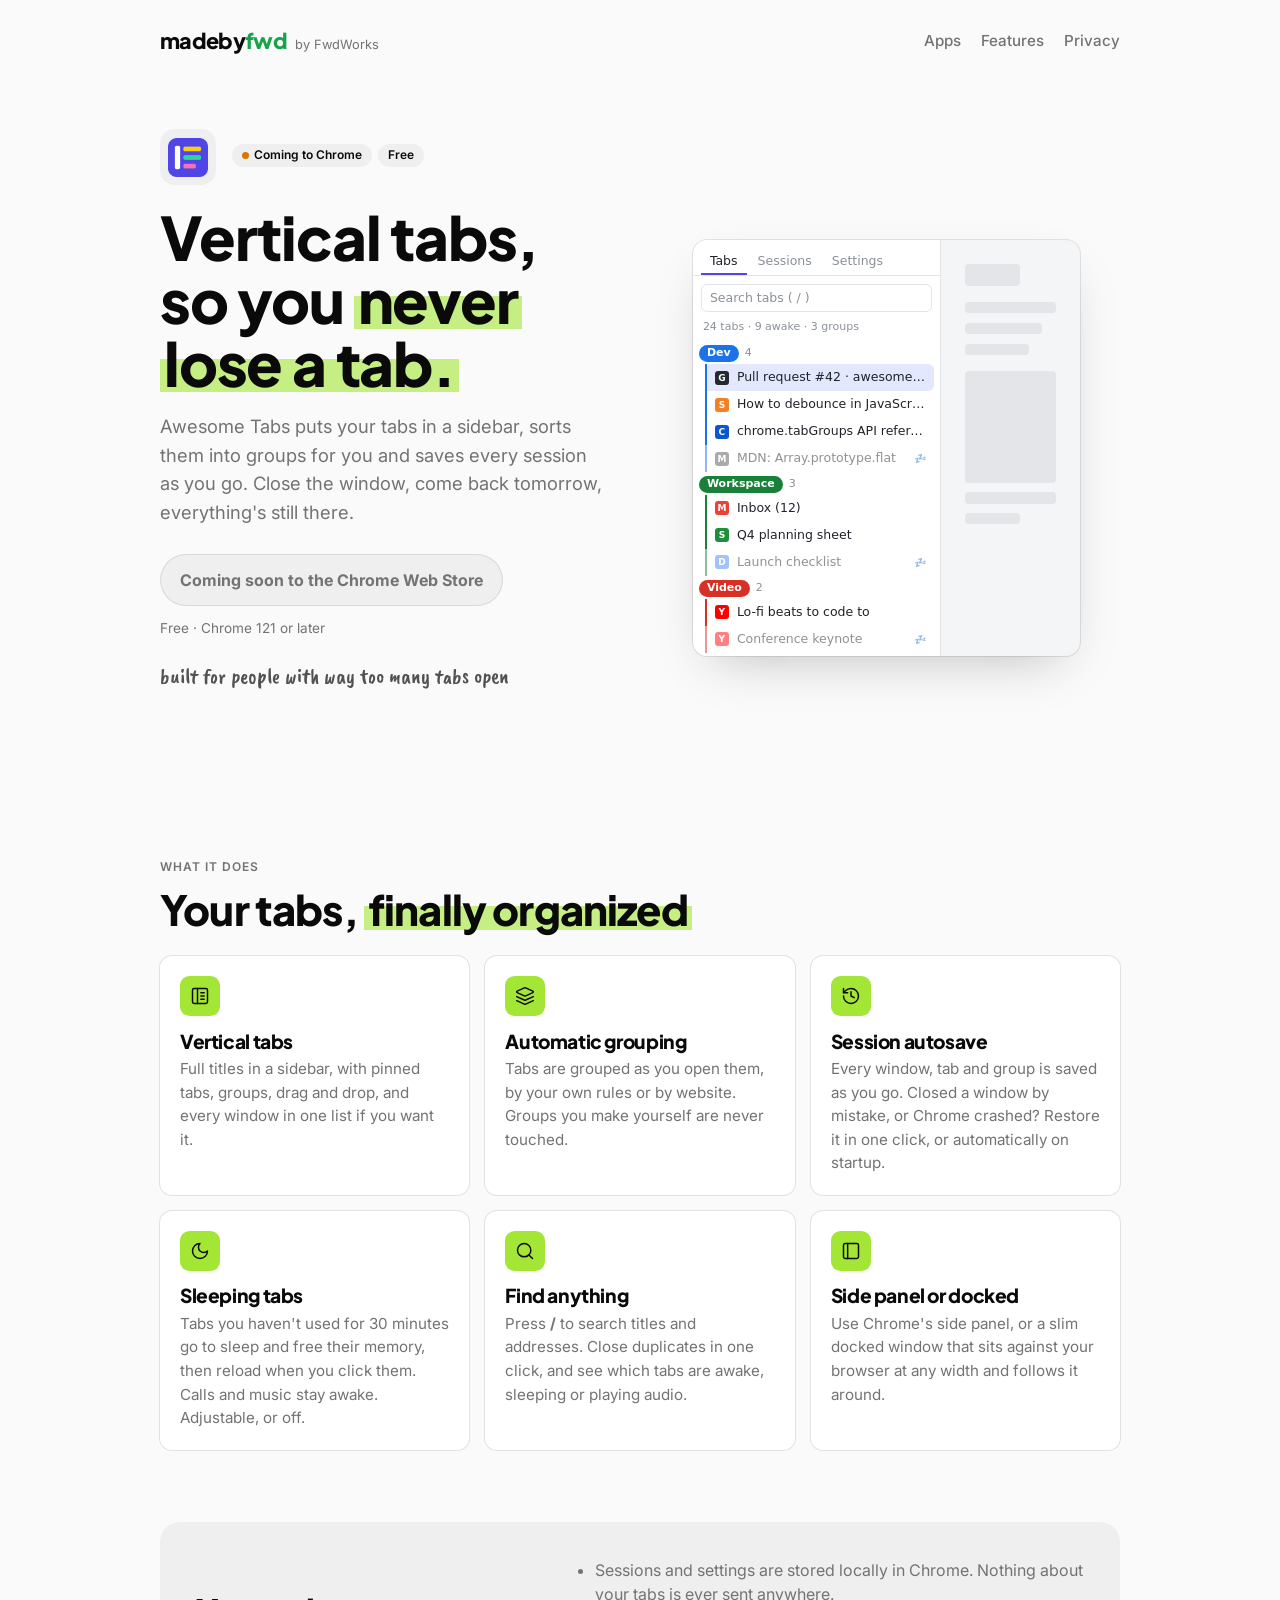
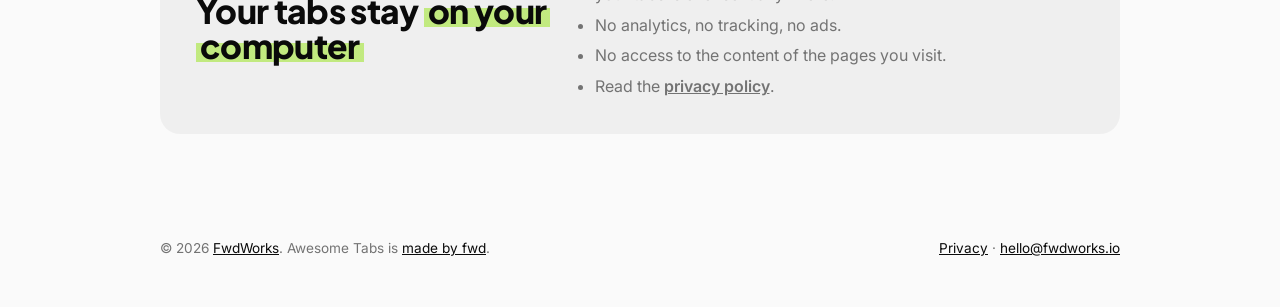
==== awesome-tabs/index.html @ 8b907581 "Add Awesome Tabs product page and privacy policy - /awesome-tabs/: features, sidebar illustration, "" ====
<!doctype html>
<html lang="en">
<head>
  <meta charset="utf-8">
  <meta name="viewport" content="width=device-width, initial-scale=1">
  <title>Awesome Tabs — vertical tabs for Chrome</title>
  <meta name="description" content="Awesome Tabs is a free Chrome extension: a vertical tab sidebar with automatic grouping, session autosave and sleeping tabs. Your tabs never leave your computer.">
  <meta property="og:title" content="Awesome Tabs — vertical tabs for Chrome">
  <meta property="og:description" content="A tab sidebar with automatic grouping and session autosave, so you never lose a tab.">
  <meta property="og:type" content="website">
  <link rel="icon" href="/assets/logos/awesome-tabs.png" type="image/png">

  <link rel="preconnect" href="https://fonts.googleapis.com">
  <link rel="preconnect" href="https://fonts.gstatic.com" crossorigin>
  <link href="https://fonts.googleapis.com/css2?family=Caveat+Brush&family=Inter:wght@400;500;600;700&family=Plus+Jakarta+Sans:wght@700;800&display=swap" rel="stylesheet">
  <link rel="stylesheet" href="/styles.css">
  <link rel="stylesheet" href="/awesome-tabs/page.css">
</head>
<body>

<!-- Icons (Lucide, MIT) -->
<svg width="0" height="0" style="position:absolute" aria-hidden="true">
  <defs>
    <symbol id="i-arrow" viewBox="0 0 24 24" fill="none" stroke="currentColor" stroke-width="2" stroke-linecap="round" stroke-linejoin="round"><path d="M5 12h14"/><path d="m12 5 7 7-7 7"/></symbol>
    <symbol id="i-panel" viewBox="0 0 24 24" fill="none" stroke="currentColor" stroke-width="1.75" stroke-linecap="round" stroke-linejoin="round"><rect width="18" height="18" x="3" y="3" rx="2"/><path d="M9 3v18"/><path d="M13 8h4"/><path d="M13 12h4"/><path d="M13 16h4"/></symbol>
    <symbol id="i-layers" viewBox="0 0 24 24" fill="none" stroke="currentColor" stroke-width="1.75" stroke-linecap="round" stroke-linejoin="round"><path d="m12.83 2.18a2 2 0 0 0-1.66 0L2.6 6.08a1 1 0 0 0 0 1.83l8.58 3.91a2 2 0 0 0 1.66 0l8.58-3.9a1 1 0 0 0 0-1.83Z"/><path d="m22 17.65-9.17 4.16a2 2 0 0 1-1.66 0L2 17.65"/><path d="m22 12.65-9.17 4.16a2 2 0 0 1-1.66 0L2 12.65"/></symbol>
    <symbol id="i-history" viewBox="0 0 24 24" fill="none" stroke="currentColor" stroke-width="1.75" stroke-linecap="round" stroke-linejoin="round"><path d="M3 12a9 9 0 1 0 9-9 9.75 9.75 0 0 0-6.74 2.74L3 8"/><path d="M3 3v5h5"/><path d="M12 7v5l4 2"/></symbol>
    <symbol id="i-moon" viewBox="0 0 24 24" fill="none" stroke="currentColor" stroke-width="1.75" stroke-linecap="round" stroke-linejoin="round"><path d="M12 3a6 6 0 0 0 9 9 9 9 0 1 1-9-9Z"/></symbol>
    <symbol id="i-search" viewBox="0 0 24 24" fill="none" stroke="currentColor" stroke-width="1.75" stroke-linecap="round" stroke-linejoin="round"><circle cx="11" cy="11" r="8"/><path d="m21 21-4.3-4.3"/></symbol>
    <symbol id="i-dock" viewBox="0 0 24 24" fill="none" stroke="currentColor" stroke-width="1.75" stroke-linecap="round" stroke-linejoin="round"><rect width="18" height="18" x="3" y="3" rx="2"/><path d="M8 3v18"/></symbol>
  </defs>
</svg>

<div class="wrap">

  <header class="site-header">
    <a class="wordmark" href="/">
      <b>madeby<span>fwd</span></b>
      <small>by FwdWorks</small>
    </a>
    <nav>
      <a href="/#apps">Apps</a>
      <a href="#features">Features</a>
      <a href="/awesome-tabs/privacy/">Privacy</a>
    </nav>
  </header>

  <div class="at-hero">
    <section>
      <div class="app-top">
        <div class="app-logo pad"><img src="/assets/logos/awesome-tabs.png" alt="" width="40" height="40"></div>
        <div class="app-pills">
          <span class="pill beta"><span class="dot"></span>Coming to Chrome</span>
          <span class="pill">Free</span>
        </div>
      </div>
      <h1 class="display">Vertical tabs, so you <span class="marker">never lose a tab.</span></h1>
      <p class="lede">
        Awesome Tabs puts your tabs in a sidebar, sorts them into groups for you and saves every
        session as you go. Close the window, come back tomorrow, everything's still there.
      </p>
      <div class="cta">
        <!--
          Once the extension is published, replace the <span> below with:
          <a class="btn" href="https://chromewebstore.google.com/detail/REPLACE_WITH_ID">Add to Chrome <svg class="icon"><use href="#i-arrow"/></svg></a>
          and change the "Coming to Chrome" pill (here and on the home page) to: <span class="pill live"><span class="dot"></span>Live</span>
        -->
        <span class="btn soon" aria-disabled="true">Coming soon to the Chrome Web Store</span>
        <span class="fine">Free · Chrome 121 or later</span>
      </div>
      <p class="hand">built for people with way too many tabs open</p>
    </section>

    <!-- Illustration of the sidebar. TODO: swap for real screenshots (1280×800 also works for the store listing). -->
    <figure class="mock" role="img" aria-label="Illustration: the Awesome Tabs sidebar listing grouped tabs next to a web page">
      <div class="mock-side">
        <div class="mock-nav"><span class="on">Tabs</span><span>Sessions</span><span>Settings</span></div>
        <div class="mock-search">Search tabs ( / )</div>
        <div class="mock-stats">24 tabs · 9 awake · 3 groups</div>
        <div class="mock-list">
          <div class="m-group" style="--gc:#1a73e8"><span class="m-pill">Dev</span><span class="m-count">4</span></div>
          <div class="m-tab on m-in" style="--gc:#1a73e8"><span class="fav" style="--fc:#24292f">G</span><span class="t">Pull request #42 · awesome-tabs</span></div>
          <div class="m-tab m-in" style="--gc:#1a73e8"><span class="fav" style="--fc:#f48024">S</span><span class="t">How to debounce in JavaScript</span></div>
          <div class="m-tab m-in" style="--gc:#1a73e8"><span class="fav" style="--fc:#0b57d0">C</span><span class="t">chrome.tabGroups API reference</span></div>
          <div class="m-tab zz m-in" style="--gc:#1a73e8"><span class="fav" style="--fc:#555">M</span><span class="t">MDN: Array.prototype.flat</span><span class="z">💤</span></div>
          <div class="m-group" style="--gc:#188038"><span class="m-pill">Workspace</span><span class="m-count">3</span></div>
          <div class="m-tab m-in" style="--gc:#188038"><span class="fav" style="--fc:#ea4335">M</span><span class="t">Inbox (12)</span></div>
          <div class="m-tab m-in" style="--gc:#188038"><span class="fav" style="--fc:#1e8e3e">S</span><span class="t">Q4 planning sheet</span></div>
          <div class="m-tab zz m-in" style="--gc:#188038"><span class="fav" style="--fc:#4285f4">D</span><span class="t">Launch checklist</span><span class="z">💤</span></div>
          <div class="m-group" style="--gc:#d93025"><span class="m-pill">Video</span><span class="m-count">2</span></div>
          <div class="m-tab m-in" style="--gc:#d93025"><span class="fav" style="--fc:#ff0000">Y</span><span class="t">Lo-fi beats to code to</span></div>
          <div class="m-tab zz m-in" style="--gc:#d93025"><span class="fav" style="--fc:#ff0000">Y</span><span class="t">Conference keynote</span><span class="z">💤</span></div>
          <div class="m-tab"><span class="fav" style="--fc:#7c3aed">W</span><span class="t">Weather this week</span></div>
        </div>
      </div>
      <div class="mock-page" aria-hidden="true"><i class="h"></i><i></i><i style="width:85%"></i><i style="width:70%"></i><i class="b"></i><i></i><i style="width:60%"></i></div>
    </figure>
  </div>

  <section id="features">
    <div class="section-head">
      <p class="eyebrow">What it does</p>
      <h2 class="display">Your tabs, <span class="marker">finally organized</span></h2>
    </div>
    <div class="features">
      <div class="feature">
        <div class="chip"><svg class="icon"><use href="#i-panel"/></svg></div>
        <h3 class="display">Vertical tabs</h3>
        <p>Full titles in a sidebar, with pinned tabs, groups, drag and drop, and every window in one list if you want it.</p>
      </div>
      <div class="feature">
        <div class="chip"><svg class="icon"><use href="#i-layers"/></svg></div>
        <h3 class="display">Automatic grouping</h3>
        <p>Tabs are grouped as you open them, by your own rules or by website. Groups you make yourself are never touched.</p>
      </div>
      <div class="feature">
        <div class="chip"><svg class="icon"><use href="#i-history"/></svg></div>
        <h3 class="display">Session autosave</h3>
        <p>Every window, tab and group is saved as you go. Closed a window by mistake, or Chrome crashed? Restore it in one click, or automatically on startup.</p>
      </div>
      <div class="feature">
        <div class="chip"><svg class="icon"><use href="#i-moon"/></svg></div>
        <h3 class="display">Sleeping tabs</h3>
        <p>Tabs you haven't used for 30 minutes go to sleep and free their memory, then reload when you click them. Calls and music stay awake. Adjustable, or off.</p>
      </div>
      <div class="feature">
        <div class="chip"><svg class="icon"><use href="#i-search"/></svg></div>
        <h3 class="display">Find anything</h3>
        <p>Press <strong>/</strong> to search titles and addresses. Close duplicates in one click, and see which tabs are awake, sleeping or playing audio.</p>
      </div>
      <div class="feature">
        <div class="chip"><svg class="icon"><use href="#i-dock"/></svg></div>
        <h3 class="display">Side panel or docked</h3>
        <p>Use Chrome's side panel, or a slim docked window that sits against your browser at any width and follows it around.</p>
      </div>
    </div>
  </section>

  <section class="private">
    <h2 class="display">Your tabs stay <span class="marker">on your computer</span></h2>
    <ul>
      <li>Sessions and settings are stored locally in Chrome. Nothing about your tabs is ever sent anywhere.</li>
      <li>No analytics, no tracking, no ads.</li>
      <li>No access to the content of the pages you visit.</li>
      <li>Read the <a href="/awesome-tabs/privacy/">privacy policy</a>.</li>
    </ul>
  </section>

  <footer class="site-footer">
    <span>© 2026 <a href="https://fwdworks.io">FwdWorks</a>. Awesome Tabs is <a href="/">made by fwd</a>.</span>
    <span><a href="/awesome-tabs/privacy/">Privacy</a> · <a href="mailto:hello@fwdworks.io">hello@fwdworks.io</a></span>
  </footer>

</div>
</body>
</html>
---- styles.css ----
/* madebyfwd — a fwdworks studio
   Look borrowed from the wmojito overview: big display type, lime marker
   highlights, hand-drawn underlines, handwritten asides, faint big icons. */

:root {
  --bg: #fafafa;
  --card: #ffffff;
  --fg: #0a0a0a;
  --muted: #737373;
  --line: rgb(10 10 10 / 0.1);
  --line-strong: rgb(10 10 10 / 0.3);
  --soft: rgb(10 10 10 / 0.045);
  --lime: #a3e635;
  --marker: rgb(163 230 53 / 0.6);
  --brand: #16a34a;
  --amber: #d97706;
  --violet: #5b4bc4;
  --radius: 0.75rem;

  --font-sans: "Inter", system-ui, sans-serif;
  --font-display: "Plus Jakarta Sans", var(--font-sans);
  --font-hand: "Caveat Brush", cursive;
}

@media (prefers-color-scheme: dark) {
  :root {
    --bg: #0c0c0c;
    --card: #161616;
    --fg: #f5f5f5;
    --muted: #a3a3a3;
    --line: rgb(245 245 245 / 0.1);
    --line-strong: rgb(245 245 245 / 0.3);
    --soft: rgb(245 245 245 / 0.05);
    --marker: rgb(163 230 53 / 0.35);
    --brand: #22c55e;
  }
}

* { box-sizing: border-box; }

html { -webkit-text-size-adjust: 100%; }

body {
  margin: 0;
  background: var(--bg);
  color: var(--fg);
  font-family: var(--font-sans);
  font-size: 16px;
  line-height: 1.55;
  -webkit-font-smoothing: antialiased;
}

a { color: inherit; }
img { display: block; }

.wrap {
  max-width: 64rem;
  margin: 0 auto;
  padding: 0 1rem;
}
@media (min-width: 768px) { .wrap { padding: 0 2rem; } }

/* ---------- type helpers ---------- */

.display {
  font-family: var(--font-display);
  font-weight: 800;
  letter-spacing: -0.02em;
  line-height: 1.05;
}

.hand {
  font-family: var(--font-hand);
  color: color-mix(in oklab, var(--fg) 70%, transparent);
}

/* lime highlighter over the lower half of the text */
.marker {
  background: linear-gradient(transparent 45%, var(--marker) 45% 90%, transparent 90%);
  padding: 0 0.25rem;
  -webkit-box-decoration-break: clone;
  box-decoration-break: clone;
}

/* hand-drawn underline: <span class="mark">word<svg>…</svg></span> */
.mark {
  position: relative;
  display: inline-block;
  white-space: nowrap;
  color: var(--fg);
}
.mark svg {
  position: absolute;
  left: 0;
  bottom: -0.3em;
  width: 100%;
  height: 0.45em;
  color: var(--lime);
  pointer-events: none;
  overflow: visible;
}

.eyebrow {
  font-size: 0.75rem;
  font-weight: 600;
  letter-spacing: 0.08em;
  text-transform: uppercase;
  color: var(--muted);
}

.pill {
  display: inline-flex;
  align-items: center;
  gap: 0.35rem;
  border-radius: 999px;
  padding: 0.15rem 0.6rem;
  font-size: 0.75rem;
  font-weight: 600;
  background: var(--soft);
  color: var(--fg);
  white-space: nowrap;
}
.pill.solid { background: var(--fg); color: var(--bg); }
.pill .dot { width: 0.45rem; height: 0.45rem; border-radius: 50%; background: currentColor; }
.pill.live .dot { background: var(--brand); }
.pill.beta .dot { background: var(--amber); }
.pill.idea .dot { background: var(--violet); }

.icon { width: 1.25rem; height: 1.25rem; flex: none; }

/* ---------- header ---------- */

.site-header {
  display: flex;
  align-items: center;
  justify-content: space-between;
  gap: 1rem;
  padding: 1.5rem 0;
}
.wordmark {
  display: flex;
  align-items: baseline;
  gap: 0.5rem;
  text-decoration: none;
}
.wordmark b {
  font-family: var(--font-display);
  font-weight: 800;
  font-size: 1.35rem;
  letter-spacing: -0.03em;
}
.wordmark b span { color: var(--brand); }
.wordmark small { font-size: 0.8rem; color: var(--muted); }

.site-header nav { display: flex; gap: 1.25rem; font-size: 0.95rem; font-weight: 500; }
.site-header nav a { text-decoration: none; color: var(--muted); }
.site-header nav a:hover { color: var(--fg); }
@media (max-width: 520px) { .site-header nav a.hide-sm { display: none; } }

/* ---------- hero ---------- */

.hero { padding: 3rem 0 2rem; margin-bottom: 0; }
@media (min-width: 768px) { .hero { padding: 5rem 0 2.5rem; } }

.hero h1 {
  font-size: clamp(2.6rem, 6vw, 4.25rem);
  margin: 0;
  max-width: 15ch;
}
/* secondary headline: ~40% of the H1 */
.hero-sub {
  margin: 1.5rem 0 0;
  font-size: clamp(1.3rem, 2.4vw, 1.7rem);
  color: var(--fg);
}
.hero .lede {
  margin: 1.1rem 0 0;
  max-width: 38rem;
  font-size: 1.15rem;
  color: var(--muted);
}
.hero .lede strong { color: var(--fg); font-weight: 600; }
.hero .hand {
  display: block;
  margin: 1.5rem 0 0;
  font-size: 1.6rem;
}
.hero-links {
  display: flex;
  flex-wrap: wrap;
  align-items: center;
  gap: 0.5rem 0.75rem;
  margin-top: 1.25rem;
  font-weight: 600;
}
.hero-links a { text-decoration: underline; text-decoration-color: var(--lime); text-decoration-thickness: 3px; text-underline-offset: 5px; }
.hero-links a:hover { text-decoration-color: var(--fg); }
.hero-links span { color: var(--muted); }

/* ---------- figure strip ---------- */

.figures {
  display: grid;
  grid-template-columns: repeat(2, 1fr);
  gap: 0.75rem;
  margin-bottom: 4rem;
}
@media (min-width: 768px) { .figures { grid-template-columns: repeat(4, 1fr); } }

.figure {
  position: relative;
  overflow: hidden;
  background: var(--card);
  border-radius: var(--radius);
  box-shadow: 0 0 0 1px var(--line);
  padding: 1rem 1.1rem;
}
.figure .num {
  font-family: var(--font-display);
  font-weight: 800;
  font-size: 2.25rem;
  line-height: 1;
  font-variant-numeric: tabular-nums;
}
.figure .label { margin-top: 0.4rem; font-size: 0.8rem; color: var(--muted); }
.figure .ghost {
  position: absolute;
  right: 0.6rem;
  top: 50%;
  width: 4rem;
  height: 4rem;
  transform: translateY(-50%);
  color: var(--fg);
  opacity: 0.07;
  pointer-events: none;
}

/* ---------- sections ---------- */

section { margin-bottom: 4.5rem; }

.section-head { margin-bottom: 1.5rem; }
.section-head h2 { font-size: clamp(1.9rem, 4vw, 2.6rem); margin: 0.35rem 0 0; }
.section-lede { margin: 0.75rem 0 0; max-width: 44rem; font-size: 1.1rem; color: var(--muted); }
.section-head .hand { font-size: 1.35rem; margin: 0.5rem 0 0; }

/* ---------- app cards ---------- */

.apps { display: grid; gap: 1rem; }
@media (min-width: 768px) { .apps { grid-template-columns: repeat(2, 1fr); } }
@media (min-width: 960px) { .apps { grid-template-columns: repeat(3, 1fr); } }

.app {
  position: relative;
  overflow: hidden;
  display: flex;
  flex-direction: column;
  gap: 1rem;
  background: var(--card);
  border-radius: 1rem;
  box-shadow: 0 0 0 1px var(--line);
  padding: 1.5rem;
  text-decoration: none;
  transition: box-shadow 0.15s ease, transform 0.15s ease;
}
.app:hover { box-shadow: 0 0 0 1px var(--line-strong); transform: translateY(-2px); }

.app.featured { grid-column: 1 / -1; }
@media (min-width: 768px) {
  .app.featured { padding: 2rem; }
  .app.featured .app-name { font-size: 2.4rem; }
  .app.featured .app-tag { font-size: 1.35rem; }
}

.app-top { display: flex; align-items: center; gap: 1rem; }
.app-logo {
  width: 3.5rem;
  height: 3.5rem;
  flex: none;
  border-radius: 0.9rem;
  background: var(--soft);
  display: grid;
  place-items: center;
  overflow: hidden;
}
.app-logo picture { display: contents; }
.app-logo img { width: 100%; height: 100%; object-fit: contain; }
.app-logo.pad img { width: 70%; height: 70%; }

.app-name { font-size: 1.6rem; margin: 0; white-space: nowrap; }
.app-pills { display: flex; flex-wrap: wrap; gap: 0.4rem; margin-top: -0.25rem; }

.app-tag {
  font-family: var(--font-display);
  font-weight: 700;
  font-size: 1.15rem;
  line-height: 1.3;
  margin: 0;
  letter-spacing: -0.01em;
}
.app-desc { margin: 0; color: var(--muted); max-width: 40rem; }

.app-foot {
  margin-top: auto;
  display: flex;
  align-items: center;
  justify-content: space-between;
  gap: 1rem;
  padding-top: 0.5rem;
}
.app-link {
  display: inline-flex;
  align-items: center;
  gap: 0.3rem;
  font-weight: 600;
  font-size: 0.95rem;
}
.app:hover .app-link { text-decoration: underline; text-underline-offset: 3px; }
.app-note { font-family: var(--font-hand); font-size: 1.2rem; color: var(--muted); }

.app .ghost {
  position: absolute;
  right: -0.75rem;
  bottom: -0.75rem;
  width: 8rem;
  height: 8rem;
  color: var(--fg);
  opacity: 0.05;
  pointer-events: none;
}

/* ---------- lab ---------- */

.lab {
  border: 1px solid color-mix(in oklab, var(--fg) 15%, transparent);
  padding: 1.25rem;
  display: grid;
  gap: 0.75rem;
}
@media (min-width: 768px) { .lab { padding: 1.5rem; grid-template-columns: repeat(2, 1fr); } }

.lab-item {
  display: flex;
  gap: 1rem;
  align-items: flex-start;
  background: var(--card);
  border-radius: var(--radius);
  box-shadow: 0 0 0 1px var(--line);
  padding: 1rem;
  text-decoration: none;
}
.lab-item .app-logo { width: 2.75rem; height: 2.75rem; border-radius: 0.7rem; }
.lab-item h3 { margin: 0; font-size: 1.2rem; display: flex; align-items: center; gap: 0.5rem; flex-wrap: wrap; }
.lab-item p { margin: 0.25rem 0 0; font-size: 0.92rem; color: var(--muted); }

/* ---------- principles ---------- */

.principles { display: grid; gap: 1rem; }
@media (min-width: 768px) { .principles { grid-template-columns: repeat(3, 1fr); } }

.principle {
  background: var(--soft);
  border-radius: var(--radius);
  padding: 1.25rem;
}
.principle .chip {
  width: 2.5rem;
  height: 2.5rem;
  border-radius: 0.6rem;
  background: var(--lime);
  color: #0a0a0a;
  display: grid;
  place-items: center;
  margin-bottom: 0.9rem;
}
.principle h3 { font-size: 1.25rem; margin: 0 0 0.4rem; }
.principle p { margin: 0; color: var(--muted); font-size: 0.95rem; }

/* ---------- contact / footer ---------- */

.contact {
  background: var(--fg);
  color: var(--bg);
  border-radius: 1.25rem;
  padding: 2rem 1.5rem;
  display: flex;
  flex-direction: column;
  gap: 1.25rem;
}
@media (min-width: 768px) {
  .contact { padding: 2.75rem; flex-direction: row; align-items: center; justify-content: space-between; }
}
.contact h2 { font-size: clamp(1.8rem, 4vw, 2.5rem); margin: 0; }
.contact .marker { background: none; padding: 0; color: var(--lime); }
@media (prefers-color-scheme: dark) { .contact .marker { color: #4d7c0f; } }
.contact p { margin: 0.5rem 0 0; opacity: 0.7; }
.btn {
  display: inline-flex;
  align-items: center;
  gap: 0.5rem;
  background: var(--lime);
  color: #0a0a0a;
  font-weight: 700;
  text-decoration: none;
  padding: 0.85rem 1.25rem;
  border-radius: 999px;
  white-space: nowrap;
  align-self: flex-start;
}
.btn:hover { filter: brightness(1.05); }

.site-footer {
  display: flex;
  flex-wrap: wrap;
  justify-content: space-between;
  gap: 0.75rem;
  padding: 2rem 0 3rem;
  font-size: 0.85rem;
  color: var(--muted);
}
.site-footer a { color: var(--fg); }

@media (max-width: 520px) {
  .wordmark small { display: none; }
  .site-header nav { gap: 1rem; white-space: nowrap; }
}

/* ---------- hero + about (avatar card on the right) ---------- */

.hero-grid {
  display: grid;
  gap: 2rem;
  align-items: center;
  padding: 3rem 0 3rem;
}
@media (min-width: 900px) {
  .hero-grid { grid-template-columns: minmax(0, 2fr) minmax(0, 1fr); gap: 3rem; padding: 3rem 0 4rem; }
}
.hero-grid .hero { padding: 0; margin: 0; }

.about {
  position: relative;
  background: var(--card);
  border-radius: 1.25rem;
  box-shadow: 0 0 0 1px var(--line);
  padding: 1.75rem;
  margin: 0;
  display: flex;
  flex-direction: column;
  gap: 1.5rem;
}
@media (min-width: 520px) and (max-width: 899px) {
  .about { flex-direction: row; align-items: center; gap: 1.5rem; }
}

.avatar { margin: 0; flex: none; width: 7.5rem; }

.avatar img {
  width: 100%;
  height: auto;
  aspect-ratio: 1;
  object-fit: cover;
}

.about h2 { font-size: 1.6rem; margin: 0 0 0.5rem; }
.about-text > p:not(.hand) { margin: 0 0 0.6rem; color: var(--muted); font-size: 0.95rem; }
.about-text strong { color: var(--fg); font-weight: 600; }
.about .hand { margin: 0.6rem 0 0; font-size: 1.3rem; display: inline-block; }

/* avatar pops out of the top of the founder card (desktop) */
@media (min-width: 900px) {
  .hero-grid { align-items: end; }
  .about { margin-top: 4.5rem; padding-top: 0; }
  .about .avatar { width: 7.5rem; margin-top: -4rem; align-self: center; }
}
@media (max-width: 519px) { .about .avatar { align-self: center; } }
/* soften the straight crop line at the bottom of the shirt */
.avatar img {
  -webkit-mask-image: linear-gradient(#000 80%, transparent);
  mask-image: linear-gradient(#000 80%, transparent);
}

/* ---------- build log (GitHub activity) ---------- */

.log-head { display: flex; flex-wrap: wrap; gap: 1rem; justify-content: space-between; align-items: flex-end; }
.gh-link { display: inline-flex; align-items: center; gap: 0.4rem; color: var(--muted); text-decoration: none; font-weight: 500; }
.gh-link:hover { color: var(--fg); }
.icon.sm { width: 1rem; height: 1rem; }

.gh-card {
  background: var(--card);
  border-radius: 1.25rem;
  box-shadow: 0 0 0 1px var(--line);
  padding: 1.25rem;
}
@media (min-width: 768px) { .gh-card { padding: 1.75rem 2rem; } }
.gh-total { margin: 0 0 1rem; font-size: 1.15rem; color: var(--muted); }
.gh-total strong { color: var(--fg); font-family: var(--font-display); font-weight: 800; }
.gh-scroll { overflow-x: auto; padding-bottom: 0.25rem; }

.gh-graph {
  --cell: minmax(10px, 1fr);
  display: grid;
  grid-template-columns: 2rem repeat(var(--weeks, 53), var(--cell));
  grid-template-rows: auto repeat(7, auto);
  gap: 3px;
  min-width: 640px;
  font-size: 0.75rem;
  color: var(--muted);
}
.gh-graph.has-start { padding-top: 1.9rem; }
.gh-graph i { aspect-ratio: 1; border-radius: 3px; display: block; }
.gh-month { grid-row: 1; white-space: nowrap; overflow: visible; padding-bottom: 0.2rem; }
.gh-day { grid-column: 1; align-self: center; line-height: 1; }
.gh-start {
  grid-row: 1;
  align-self: start;
  margin-top: -1.9rem;
  white-space: nowrap;
  font-size: 1.2rem;
  color: var(--fg);
  justify-self: start;
  transform: translateX(-0.15rem);
}

.gh-graph .pad, .gh-legend .pad { background: transparent; }
.l0 { background: var(--soft); box-shadow: inset 0 0 0 1px var(--line); }
.l1 { background: color-mix(in oklab, var(--lime) 50%, var(--card)); }
.l2 { background: color-mix(in oklab, var(--lime) 70%, var(--card)); }
.l3 { background: var(--lime); }
.l4 { background: var(--brand); }

.gh-legend { display: flex; align-items: center; justify-content: flex-end; gap: 4px; margin-top: 1rem; font-size: 0.8rem; color: var(--muted); }
.gh-legend i { width: 11px; height: 11px; border-radius: 3px; display: block; }
.gh-legend span:first-child { margin-right: 0.25rem; }
.gh-legend span:last-child { margin-left: 0.25rem; }

.gh-card:not(.gh-ready) .gh-legend { visibility: hidden; }
.gh-card:not(.gh-ready) .gh-scroll { min-height: 8rem; }
.gh-card.gh-failed .gh-total span::after { content: " — see them on GitHub ↗"; }
---- awesome-tabs/page.css ----
/* Awesome Tabs product + privacy pages. Builds on /styles.css. */

.crumbs { font-size: 0.9rem; color: var(--muted); margin: 0 0 1.25rem; }
.crumbs a { color: var(--muted); text-decoration: none; }
.crumbs a:hover { color: var(--fg); }

/* ---------- hero ---------- */
.at-hero { display: grid; gap: 2.5rem; align-items: center; padding: 2rem 0 4rem; }
@media (min-width: 900px) { .at-hero { grid-template-columns: minmax(0, 1fr) minmax(0, 1.05fr); gap: 3rem; padding: 3rem 0 5rem; } }
.at-hero .app-top { margin-bottom: 1.25rem; }
.at-hero h1 { font-size: clamp(2.4rem, 5.5vw, 3.75rem); margin: 0; }
.at-hero .lede { margin: 1.1rem 0 0; font-size: 1.15rem; color: var(--muted); max-width: 34rem; }
.cta { display: flex; flex-wrap: wrap; align-items: center; gap: 0.75rem 1rem; margin-top: 1.75rem; }
.btn.soon { background: var(--soft); color: var(--muted); box-shadow: inset 0 0 0 1px var(--line); cursor: default; }
.btn.soon:hover { filter: none; }
.cta .fine { font-size: 0.85rem; color: var(--muted); }
.at-hero .hand { font-size: 1.4rem; margin: 1.25rem 0 0; }

/* ---------- sidebar mock (stands in for screenshots) ---------- */
.mock {
  --m-bg: #fff; --m-bg2: #f4f5f7; --m-fg: #1f2329; --m-fg3: #8a9099; --m-line: #e3e5e9; --m-accent: #4f46e5; --m-active: #e3e8ff;
  display: flex;
  border-radius: 0.9rem;
  overflow: hidden;
  background: var(--m-bg2);
  box-shadow: 0 0 0 1px var(--line), 0 20px 50px -20px rgb(0 0 0 / 0.25);
  height: 26rem;
  font: 12.5px/1.35 system-ui, -apple-system, "Segoe UI", Roboto, sans-serif;
  color: var(--m-fg);
}
@media (prefers-color-scheme: dark) {
  .mock { --m-bg: #1f2023; --m-bg2: #28292d; --m-fg: #e8eaed; --m-fg3: #80858d; --m-line: #36383d; --m-accent: #8b85ff; --m-active: #2f3360; }
}
.mock-side { width: 15.5rem; flex: none; background: var(--m-bg); border-right: 1px solid var(--m-line); display: flex; flex-direction: column; }
.mock-nav { display: flex; gap: 2px; padding: 8px 8px 0; border-bottom: 1px solid var(--m-line); }
.mock-nav span { padding: 5px 9px; color: var(--m-fg3); font-weight: 500; }
.mock-nav span.on { color: var(--m-fg); box-shadow: inset 0 -2px var(--m-accent); }
.mock-search { margin: 8px; padding: 5px 8px; border: 1px solid var(--m-line); border-radius: 6px; color: var(--m-fg3); }
.mock-stats { padding: 0 10px 6px; font-size: 11px; color: var(--m-fg3); }
.mock-list { padding: 0 6px; overflow: hidden; }
.m-group { margin: 4px 0 2px; display: flex; align-items: center; gap: 6px; }
.m-pill { padding: 1px 8px; border-radius: 9px; background: var(--gc); color: #fff; font-weight: 600; font-size: 11px; }
.m-count { color: var(--m-fg3); font-size: 11px; }
.m-tab { display: flex; align-items: center; gap: 8px; height: 27px; padding: 0 8px; border-radius: 6px; white-space: nowrap; overflow: hidden; }
.m-group + .m-tab, .m-in { margin-left: 6px; border-left: 2px solid var(--gc); border-radius: 0 6px 6px 0; }
.m-tab.on { background: var(--m-active); }
.m-tab.zz { opacity: 0.5; }
.m-tab .t { overflow: hidden; text-overflow: ellipsis; }
.m-tab .z { margin-left: auto; font-size: 10px; }
.fav { width: 14px; height: 14px; border-radius: 3px; flex: none; background: var(--fc); color: #fff; font-size: 9px; font-weight: 700; display: grid; place-items: center; }
.mock-page { flex: 1; padding: 1.5rem; display: flex; flex-direction: column; gap: 0.6rem; min-width: 0; }
.mock-page i { display: block; height: 0.7rem; border-radius: 4px; background: var(--m-line); }
.mock-page i.h { height: 1.4rem; width: 60%; margin-bottom: 0.4rem; }
.mock-page i.b { height: 7rem; margin-top: 0.4rem; }
@media (max-width: 520px) { .mock-page { display: none; } .mock-side { width: 100%; border: 0; } }

/* ---------- features ---------- */
.features { display: grid; gap: 1rem; }
@media (min-width: 768px) { .features { grid-template-columns: repeat(2, 1fr); } }
@media (min-width: 960px) { .features { grid-template-columns: repeat(3, 1fr); } }
.feature { background: var(--card); border-radius: var(--radius); box-shadow: 0 0 0 1px var(--line); padding: 1.25rem; }
.feature .chip { width: 2.5rem; height: 2.5rem; border-radius: 0.6rem; background: var(--lime); color: #0a0a0a; display: grid; place-items: center; margin-bottom: 0.9rem; }
.feature h3 { font-size: 1.2rem; margin: 0 0 0.4rem; }
.feature p { margin: 0; color: var(--muted); font-size: 0.95rem; }

.private { background: var(--soft); border-radius: 1.25rem; padding: 1.75rem; display: grid; gap: 1rem; }
@media (min-width: 768px) { .private { grid-template-columns: 1fr 1.4fr; padding: 2.25rem; align-items: center; } }
.private h2 { font-size: clamp(1.6rem, 3.5vw, 2.1rem); margin: 0; }
.private ul { margin: 0; padding-left: 1.2rem; color: var(--muted); }
.private li + li { margin-top: 0.35rem; }
.private a { font-weight: 600; }

/* ---------- privacy policy ---------- */
.prose { max-width: 44rem; padding: 2rem 0 1rem; }
.prose h1 { font-size: clamp(2.2rem, 5vw, 3rem); margin: 0; }
.prose .updated { color: var(--muted); margin: 0.75rem 0 2rem; }
.prose h2 { font-size: 1.45rem; margin: 2.25rem 0 0.6rem; }
.prose p, .prose li { color: color-mix(in oklab, var(--fg) 80%, transparent); }
.prose ul { padding-left: 1.25rem; }
.prose li + li { margin-top: 0.3rem; }
.prose table { width: 100%; border-collapse: collapse; font-size: 0.95rem; margin: 0.5rem 0; }
.prose th, .prose td { text-align: left; padding: 0.55rem 0.6rem; border-bottom: 1px solid var(--line); vertical-align: top; }
.prose th { font-weight: 600; }
.prose code { font-size: 0.85em; background: var(--soft); padding: 0.1rem 0.35rem; border-radius: 4px; white-space: nowrap; }
.prose .table-scroll { overflow-x: auto; }
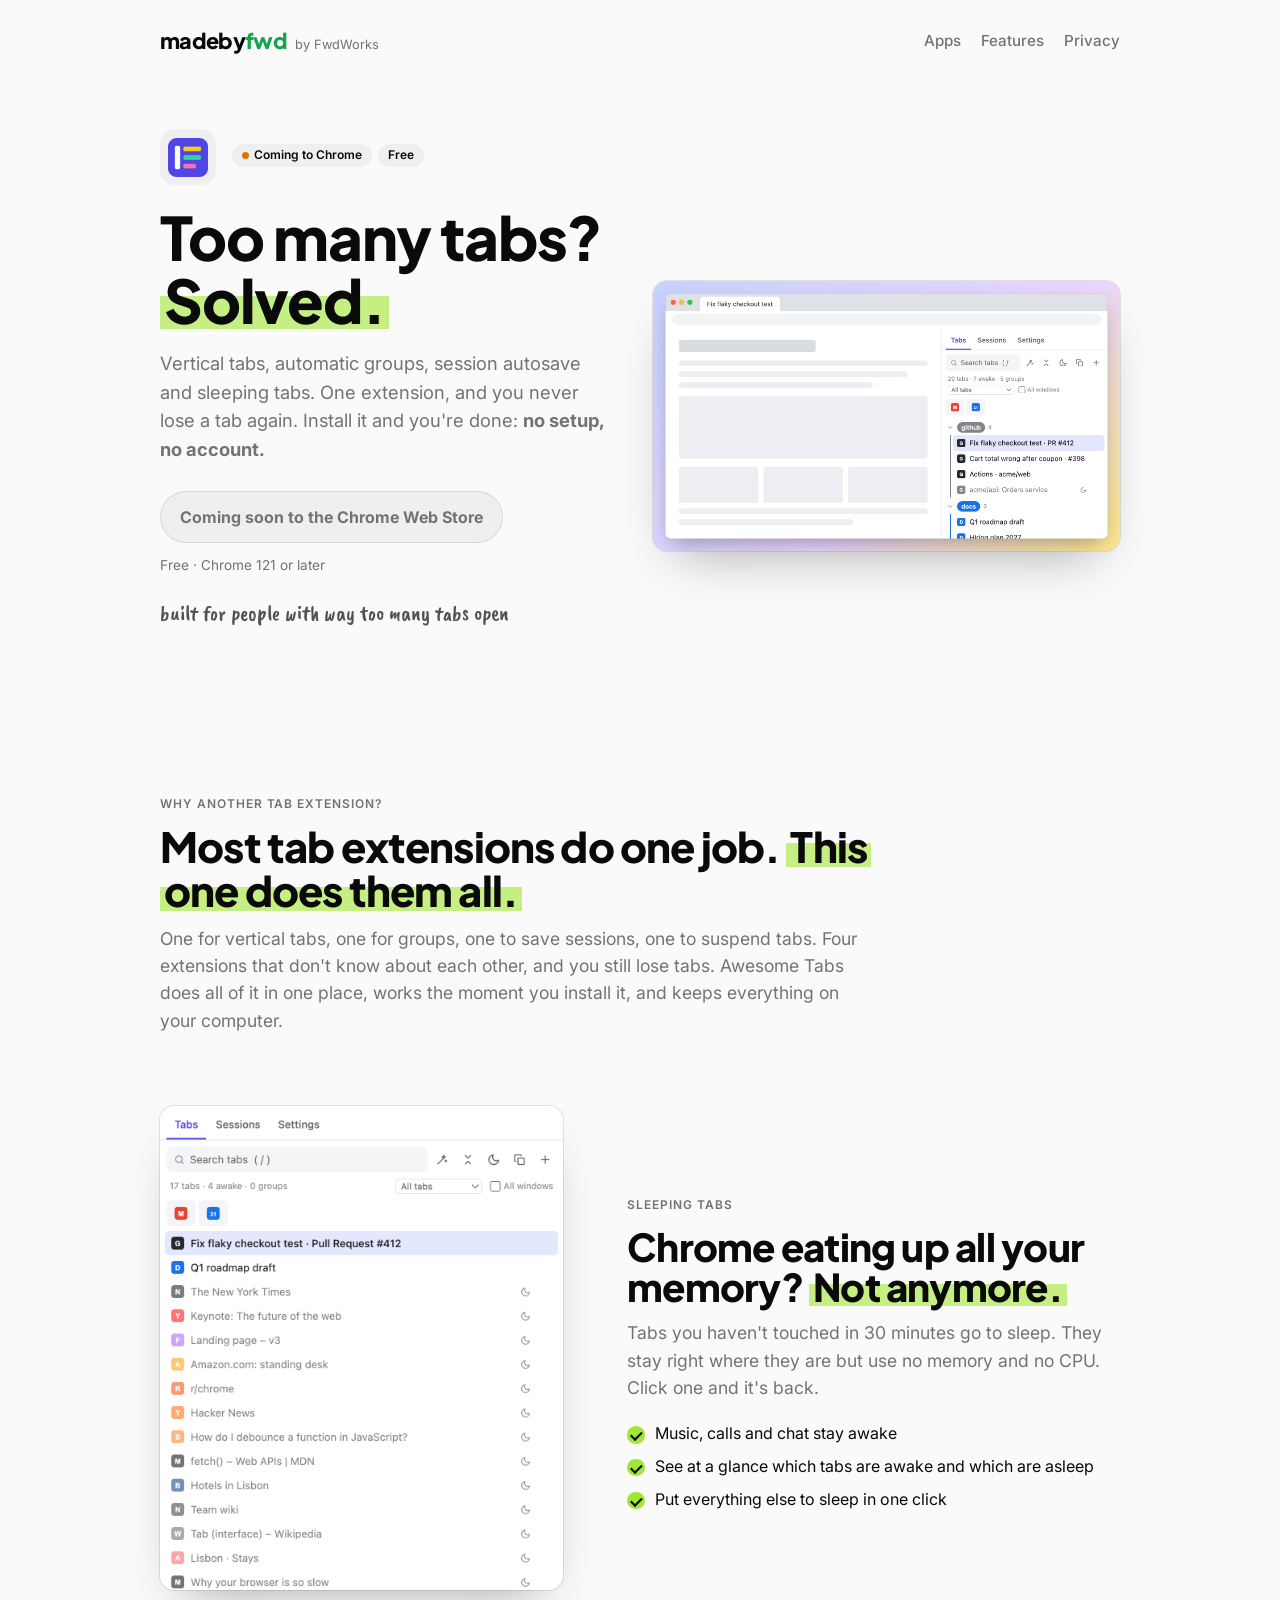
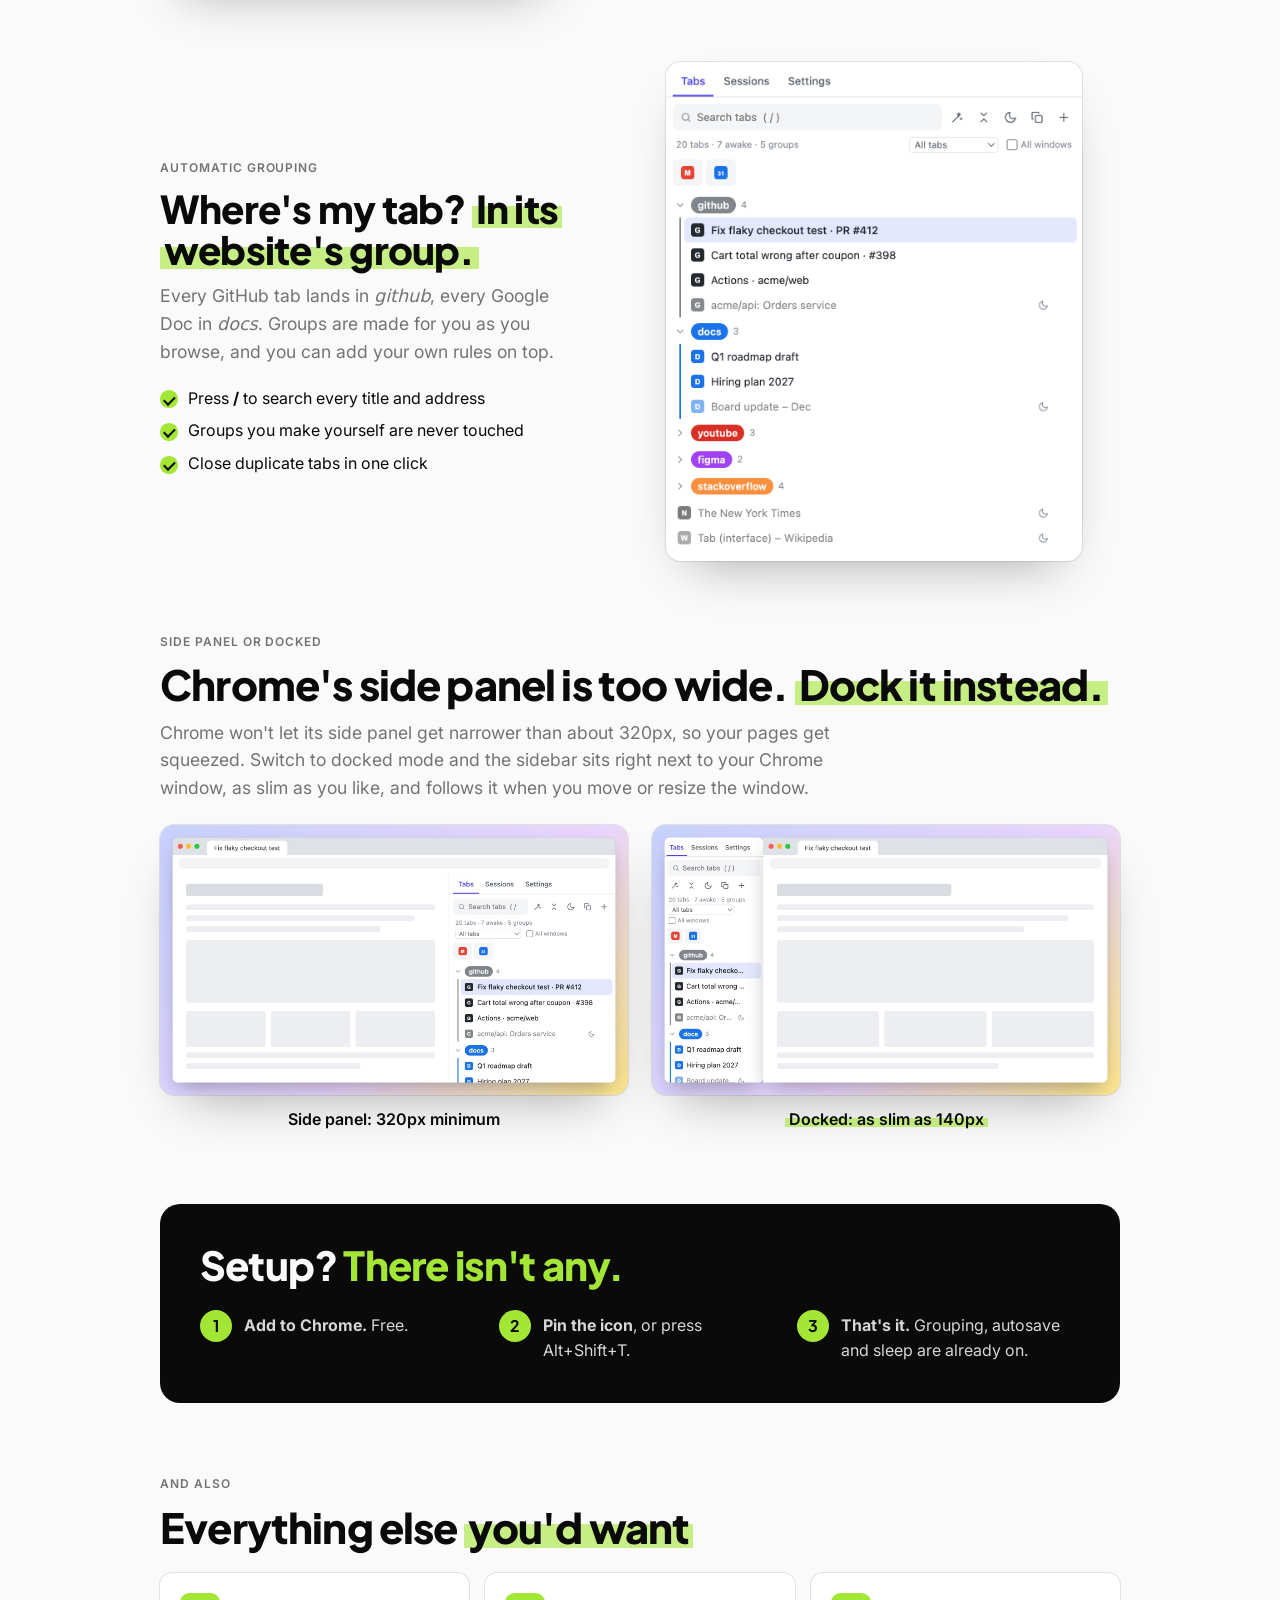
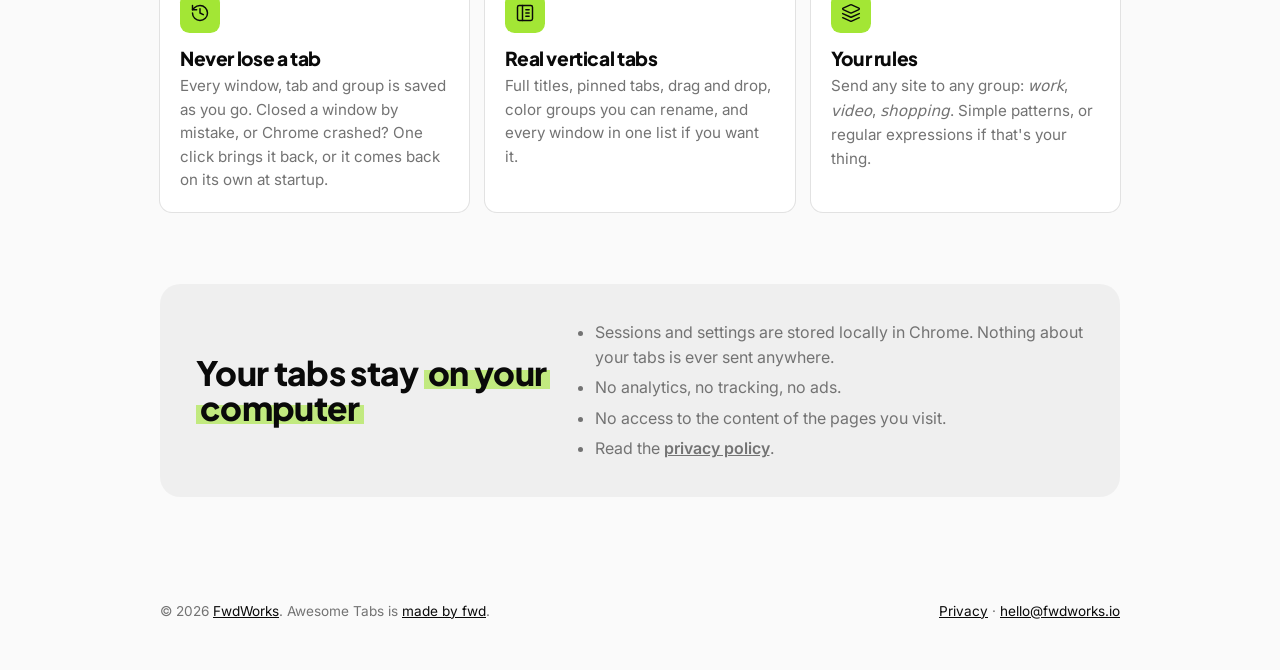
==== commit 61cc2616: "Awesome Tabs page: spotlights, real screenshots, punchier copy - Hero: "Too many tabs? Solved." with" ====
--- a/awesome-tabs/index.html
+++ b/awesome-tabs/index.html
@@ -54,10 +54,10 @@
           <span class="pill">Free</span>
         </div>
       </div>
-      <h1 class="display">Vertical tabs, so you <span class="marker">never lose a tab.</span></h1>
+      <h1 class="display">Too many tabs? <span class="marker">Solved.</span></h1>
       <p class="lede">
-        Awesome Tabs puts your tabs in a sidebar, sorts them into groups for you and saves every
-        session as you go. Close the window, come back tomorrow, everything's still there.
+        Vertical tabs, automatic groups, session autosave and sleeping tabs. One extension, and
+        you never lose a tab again. Install it and you're done: <strong>no setup, no account.</strong>
       </p>
       <div class="cta">
         <!--
@@ -71,67 +71,113 @@
       <p class="hand">built for people with way too many tabs open</p>
     </section>
 
-    <!-- Illustration of the sidebar. TODO: swap for real screenshots (1280×800 also works for the store listing). -->
-    <figure class="mock" role="img" aria-label="Illustration: the Awesome Tabs sidebar listing grouped tabs next to a web page">
-      <div class="mock-side">
-        <div class="mock-nav"><span class="on">Tabs</span><span>Sessions</span><span>Settings</span></div>
-        <div class="mock-search">Search tabs ( / )</div>
-        <div class="mock-stats">24 tabs · 9 awake · 3 groups</div>
-        <div class="mock-list">
-          <div class="m-group" style="--gc:#1a73e8"><span class="m-pill">Dev</span><span class="m-count">4</span></div>
-          <div class="m-tab on m-in" style="--gc:#1a73e8"><span class="fav" style="--fc:#24292f">G</span><span class="t">Pull request #42 · awesome-tabs</span></div>
-          <div class="m-tab m-in" style="--gc:#1a73e8"><span class="fav" style="--fc:#f48024">S</span><span class="t">How to debounce in JavaScript</span></div>
-          <div class="m-tab m-in" style="--gc:#1a73e8"><span class="fav" style="--fc:#0b57d0">C</span><span class="t">chrome.tabGroups API reference</span></div>
-          <div class="m-tab zz m-in" style="--gc:#1a73e8"><span class="fav" style="--fc:#555">M</span><span class="t">MDN: Array.prototype.flat</span><span class="z">💤</span></div>
-          <div class="m-group" style="--gc:#188038"><span class="m-pill">Workspace</span><span class="m-count">3</span></div>
-          <div class="m-tab m-in" style="--gc:#188038"><span class="fav" style="--fc:#ea4335">M</span><span class="t">Inbox (12)</span></div>
-          <div class="m-tab m-in" style="--gc:#188038"><span class="fav" style="--fc:#1e8e3e">S</span><span class="t">Q4 planning sheet</span></div>
-          <div class="m-tab zz m-in" style="--gc:#188038"><span class="fav" style="--fc:#4285f4">D</span><span class="t">Launch checklist</span><span class="z">💤</span></div>
-          <div class="m-group" style="--gc:#d93025"><span class="m-pill">Video</span><span class="m-count">2</span></div>
-          <div class="m-tab m-in" style="--gc:#d93025"><span class="fav" style="--fc:#ff0000">Y</span><span class="t">Lo-fi beats to code to</span></div>
-          <div class="m-tab zz m-in" style="--gc:#d93025"><span class="fav" style="--fc:#ff0000">Y</span><span class="t">Conference keynote</span><span class="z">💤</span></div>
-          <div class="m-tab"><span class="fav" style="--fc:#7c3aed">W</span><span class="t">Weather this week</span></div>
-        </div>
-      </div>
-      <div class="mock-page" aria-hidden="true"><i class="h"></i><i></i><i style="width:85%"></i><i style="width:70%"></i><i class="b"></i><i></i><i style="width:60%"></i></div>
+    <figure class="shot wide">
+      <img src="/awesome-tabs/img/dock-sidepanel.jpg" width="900" height="520"
+        alt="Chrome with the Awesome Tabs sidebar: tabs grouped by website, sleeping tabs dimmed">
     </figure>
   </div>
 
+  <section class="why">
+    <p class="eyebrow">Why another tab extension?</p>
+    <h2 class="display">Most tab extensions do one job. <span class="marker">This one does them all.</span></h2>
+    <p class="section-lede">
+      One for vertical tabs, one for groups, one to save sessions, one to suspend tabs. Four
+      extensions that don't know about each other, and you still lose tabs. Awesome Tabs does all
+      of it in one place, works the moment you install it, and keeps everything on your computer.
+    </p>
+  </section>
+
+  <section class="spot">
+    <figure class="shot panel">
+      <img src="/awesome-tabs/img/sleep.png" width="500" height="600" loading="lazy"
+        alt="Sidebar with most tabs asleep, shown dimmed with a moon icon">
+    </figure>
+    <div>
+      <p class="eyebrow">Sleeping tabs</p>
+      <h2 class="display">Chrome eating up all your memory? <span class="marker">Not anymore.</span></h2>
+      <p class="section-lede">
+        Tabs you haven't touched in 30 minutes go to sleep. They stay right where they are but
+        use no memory and no CPU. Click one and it's back.
+      </p>
+      <ul class="ticks">
+        <li>Music, calls and chat stay awake</li>
+        <li>See at a glance which tabs are awake and which are asleep</li>
+        <li>Put everything else to sleep in one click</li>
+      </ul>
+    </div>
+  </section>
+
+  <section class="spot flip">
+    <figure class="shot panel">
+      <img src="/awesome-tabs/img/group.png" width="500" height="600" loading="lazy"
+        alt="Sidebar with tabs grouped by website: github, docs, youtube, figma, stackoverflow">
+    </figure>
+    <div>
+      <p class="eyebrow">Automatic grouping</p>
+      <h2 class="display">Where's my tab? <span class="marker">In its website's group.</span></h2>
+      <p class="section-lede">
+        Every GitHub tab lands in <em>github</em>, every Google Doc in <em>docs</em>. Groups are made
+        for you as you browse, and you can add your own rules on top.
+      </p>
+      <ul class="ticks">
+        <li>Press <strong>/</strong> to search every title and address</li>
+        <li>Groups you make yourself are never touched</li>
+        <li>Close duplicate tabs in one click</li>
+      </ul>
+    </div>
+  </section>
+
+  <section class="dock-compare">
+    <div class="section-head">
+      <p class="eyebrow">Side panel or docked</p>
+      <h2 class="display">Chrome's side panel is too wide. <span class="marker">Dock it instead.</span></h2>
+      <p class="section-lede">
+        Chrome won't let its side panel get narrower than about 320px, so your pages get squeezed.
+        Switch to docked mode and the sidebar sits right next to your Chrome window, as slim as
+        you like, and follows it when you move or resize the window.
+      </p>
+    </div>
+    <div class="compare">
+      <figure class="shot wide">
+        <img src="/awesome-tabs/img/dock-sidepanel.jpg" width="900" height="520" loading="lazy" alt="Chrome side panel taking 320 pixels of the window">
+        <figcaption>Side panel: 320px minimum</figcaption>
+      </figure>
+      <figure class="shot wide">
+        <img src="/awesome-tabs/img/dock-docked.jpg" width="900" height="520" loading="lazy" alt="Slim docked sidebar next to a full-width Chrome window">
+        <figcaption><span class="marker">Docked: as slim as 140px</span></figcaption>
+      </figure>
+    </div>
+  </section>
+
+  <section class="nosetup">
+    <h2 class="display">Setup? <span class="marker">There isn't any.</span></h2>
+    <ol class="steps">
+      <li><b>1</b><span><strong>Add to Chrome.</strong> Free.</span></li>
+      <li><b>2</b><span><strong>Pin the icon</strong>, or press Alt+Shift+T.</span></li>
+      <li><b>3</b><span><strong>That's it.</strong> Grouping, autosave and sleep are already on.</span></li>
+    </ol>
+  </section>
+
   <section id="features">
     <div class="section-head">
-      <p class="eyebrow">What it does</p>
-      <h2 class="display">Your tabs, <span class="marker">finally organized</span></h2>
+      <p class="eyebrow">And also</p>
+      <h2 class="display">Everything else <span class="marker">you'd want</span></h2>
     </div>
     <div class="features">
       <div class="feature">
+        <div class="chip"><svg class="icon"><use href="#i-history"/></svg></div>
+        <h3 class="display">Never lose a tab</h3>
+        <p>Every window, tab and group is saved as you go. Closed a window by mistake, or Chrome crashed? One click brings it back, or it comes back on its own at startup.</p>
+      </div>
+      <div class="feature">
         <div class="chip"><svg class="icon"><use href="#i-panel"/></svg></div>
-        <h3 class="display">Vertical tabs</h3>
-        <p>Full titles in a sidebar, with pinned tabs, groups, drag and drop, and every window in one list if you want it.</p>
+        <h3 class="display">Real vertical tabs</h3>
+        <p>Full titles, pinned tabs, drag and drop, color groups you can rename, and every window in one list if you want it.</p>
       </div>
       <div class="feature">
         <div class="chip"><svg class="icon"><use href="#i-layers"/></svg></div>
-        <h3 class="display">Automatic grouping</h3>
-        <p>Tabs are grouped as you open them, by your own rules or by website. Groups you make yourself are never touched.</p>
-      </div>
-      <div class="feature">
-        <div class="chip"><svg class="icon"><use href="#i-history"/></svg></div>
-        <h3 class="display">Session autosave</h3>
-        <p>Every window, tab and group is saved as you go. Closed a window by mistake, or Chrome crashed? Restore it in one click, or automatically on startup.</p>
-      </div>
-      <div class="feature">
-        <div class="chip"><svg class="icon"><use href="#i-moon"/></svg></div>
-        <h3 class="display">Sleeping tabs</h3>
-        <p>Tabs you haven't used for 30 minutes go to sleep and free their memory, then reload when you click them. Calls and music stay awake. Adjustable, or off.</p>
-      </div>
-      <div class="feature">
-        <div class="chip"><svg class="icon"><use href="#i-search"/></svg></div>
-        <h3 class="display">Find anything</h3>
-        <p>Press <strong>/</strong> to search titles and addresses. Close duplicates in one click, and see which tabs are awake, sleeping or playing audio.</p>
-      </div>
-      <div class="feature">
-        <div class="chip"><svg class="icon"><use href="#i-dock"/></svg></div>
-        <h3 class="display">Side panel or docked</h3>
-        <p>Use Chrome's side panel, or a slim docked window that sits against your browser at any width and follows it around.</p>
+        <h3 class="display">Your rules</h3>
+        <p>Send any site to any group: <em>work</em>, <em>video</em>, <em>shopping</em>. Simple patterns, or regular expressions if that's your thing.</p>
       </div>
     </div>
   </section>
--- a/awesome-tabs/page.css
+++ b/awesome-tabs/page.css
@@ -15,44 +15,6 @@
 .btn.soon:hover { filter: none; }
 .cta .fine { font-size: 0.85rem; color: var(--muted); }
 .at-hero .hand { font-size: 1.4rem; margin: 1.25rem 0 0; }
-
-/* ---------- sidebar mock (stands in for screenshots) ---------- */
-.mock {
-  --m-bg: #fff; --m-bg2: #f4f5f7; --m-fg: #1f2329; --m-fg3: #8a9099; --m-line: #e3e5e9; --m-accent: #4f46e5; --m-active: #e3e8ff;
-  display: flex;
-  border-radius: 0.9rem;
-  overflow: hidden;
-  background: var(--m-bg2);
-  box-shadow: 0 0 0 1px var(--line), 0 20px 50px -20px rgb(0 0 0 / 0.25);
-  height: 26rem;
-  font: 12.5px/1.35 system-ui, -apple-system, "Segoe UI", Roboto, sans-serif;
-  color: var(--m-fg);
-}
-@media (prefers-color-scheme: dark) {
-  .mock { --m-bg: #1f2023; --m-bg2: #28292d; --m-fg: #e8eaed; --m-fg3: #80858d; --m-line: #36383d; --m-accent: #8b85ff; --m-active: #2f3360; }
-}
-.mock-side { width: 15.5rem; flex: none; background: var(--m-bg); border-right: 1px solid var(--m-line); display: flex; flex-direction: column; }
-.mock-nav { display: flex; gap: 2px; padding: 8px 8px 0; border-bottom: 1px solid var(--m-line); }
-.mock-nav span { padding: 5px 9px; color: var(--m-fg3); font-weight: 500; }
-.mock-nav span.on { color: var(--m-fg); box-shadow: inset 0 -2px var(--m-accent); }
-.mock-search { margin: 8px; padding: 5px 8px; border: 1px solid var(--m-line); border-radius: 6px; color: var(--m-fg3); }
-.mock-stats { padding: 0 10px 6px; font-size: 11px; color: var(--m-fg3); }
-.mock-list { padding: 0 6px; overflow: hidden; }
-.m-group { margin: 4px 0 2px; display: flex; align-items: center; gap: 6px; }
-.m-pill { padding: 1px 8px; border-radius: 9px; background: var(--gc); color: #fff; font-weight: 600; font-size: 11px; }
-.m-count { color: var(--m-fg3); font-size: 11px; }
-.m-tab { display: flex; align-items: center; gap: 8px; height: 27px; padding: 0 8px; border-radius: 6px; white-space: nowrap; overflow: hidden; }
-.m-group + .m-tab, .m-in { margin-left: 6px; border-left: 2px solid var(--gc); border-radius: 0 6px 6px 0; }
-.m-tab.on { background: var(--m-active); }
-.m-tab.zz { opacity: 0.5; }
-.m-tab .t { overflow: hidden; text-overflow: ellipsis; }
-.m-tab .z { margin-left: auto; font-size: 10px; }
-.fav { width: 14px; height: 14px; border-radius: 3px; flex: none; background: var(--fc); color: #fff; font-size: 9px; font-weight: 700; display: grid; place-items: center; }
-.mock-page { flex: 1; padding: 1.5rem; display: flex; flex-direction: column; gap: 0.6rem; min-width: 0; }
-.mock-page i { display: block; height: 0.7rem; border-radius: 4px; background: var(--m-line); }
-.mock-page i.h { height: 1.4rem; width: 60%; margin-bottom: 0.4rem; }
-.mock-page i.b { height: 7rem; margin-top: 0.4rem; }
-@media (max-width: 520px) { .mock-page { display: none; } .mock-side { width: 100%; border: 0; } }
 
 /* ---------- features ---------- */
 .features { display: grid; gap: 1rem; }
@@ -83,3 +45,38 @@
 .prose th { font-weight: 600; }
 .prose code { font-size: 0.85em; background: var(--soft); padding: 0.1rem 0.35rem; border-radius: 4px; white-space: nowrap; }
 .prose .table-scroll { overflow-x: auto; }
+
+/* ---------- screenshots ---------- */
+.shot { margin: 0; }
+.shot img { width: 100%; height: auto; border-radius: 0.9rem; box-shadow: 0 0 0 1px var(--line), 0 24px 50px -24px rgb(0 0 0 / 0.35); background: #fff; }
+.shot.panel { max-width: 26rem; justify-self: center; width: 100%; }
+.shot figcaption { margin-top: 0.75rem; font-weight: 600; text-align: center; }
+
+/* ---------- why / spotlights ---------- */
+.why { max-width: 48rem; }
+.why h2 { font-size: clamp(1.9rem, 4vw, 2.6rem); margin: 0.35rem 0 0; }
+
+.spot { display: grid; gap: 2rem; align-items: center; }
+@media (min-width: 860px) {
+  .spot { grid-template-columns: minmax(0, 0.9fr) minmax(0, 1.1fr); gap: 4rem; }
+  .spot.flip > figure { order: 2; }
+}
+.spot h2 { font-size: clamp(1.8rem, 3.6vw, 2.4rem); margin: 0.35rem 0 0; }
+.ticks { list-style: none; padding: 0; margin: 1.25rem 0 0; display: grid; gap: 0.5rem; }
+.ticks li { position: relative; padding-left: 1.75rem; }
+.ticks li::before { content: ""; position: absolute; left: 0; top: 0.3rem; width: 1.1rem; height: 1.1rem; border-radius: 50%; background: var(--lime); }
+.ticks li::after { content: ""; position: absolute; left: 0.38rem; top: 0.5rem; width: 0.3rem; height: 0.55rem; border: solid #0a0a0a; border-width: 0 2px 2px 0; transform: rotate(45deg); }
+
+.compare { display: grid; gap: 1.5rem; }
+@media (min-width: 860px) { .compare { grid-template-columns: 1fr 1fr; } }
+
+.nosetup { background: var(--fg); color: var(--bg); border-radius: 1.25rem; padding: 2rem 1.5rem; }
+@media (min-width: 768px) { .nosetup { padding: 2.5rem; } }
+.nosetup h2 { font-size: clamp(1.8rem, 4vw, 2.5rem); margin: 0 0 1.5rem; }
+.nosetup .marker { background: none; padding: 0; color: var(--lime); }
+@media (prefers-color-scheme: dark) { .nosetup .marker { color: #4d7c0f; } }
+.steps { list-style: none; margin: 0; padding: 0; display: grid; gap: 1rem; }
+@media (min-width: 768px) { .steps { grid-template-columns: repeat(3, 1fr); } }
+.steps li { display: flex; gap: 0.75rem; align-items: flex-start; }
+.steps b { flex: none; width: 2rem; height: 2rem; border-radius: 50%; background: var(--lime); color: #0a0a0a; display: grid; place-items: center; font-family: var(--font-display); }
+.steps span { opacity: 0.85; padding-top: 0.2rem; }
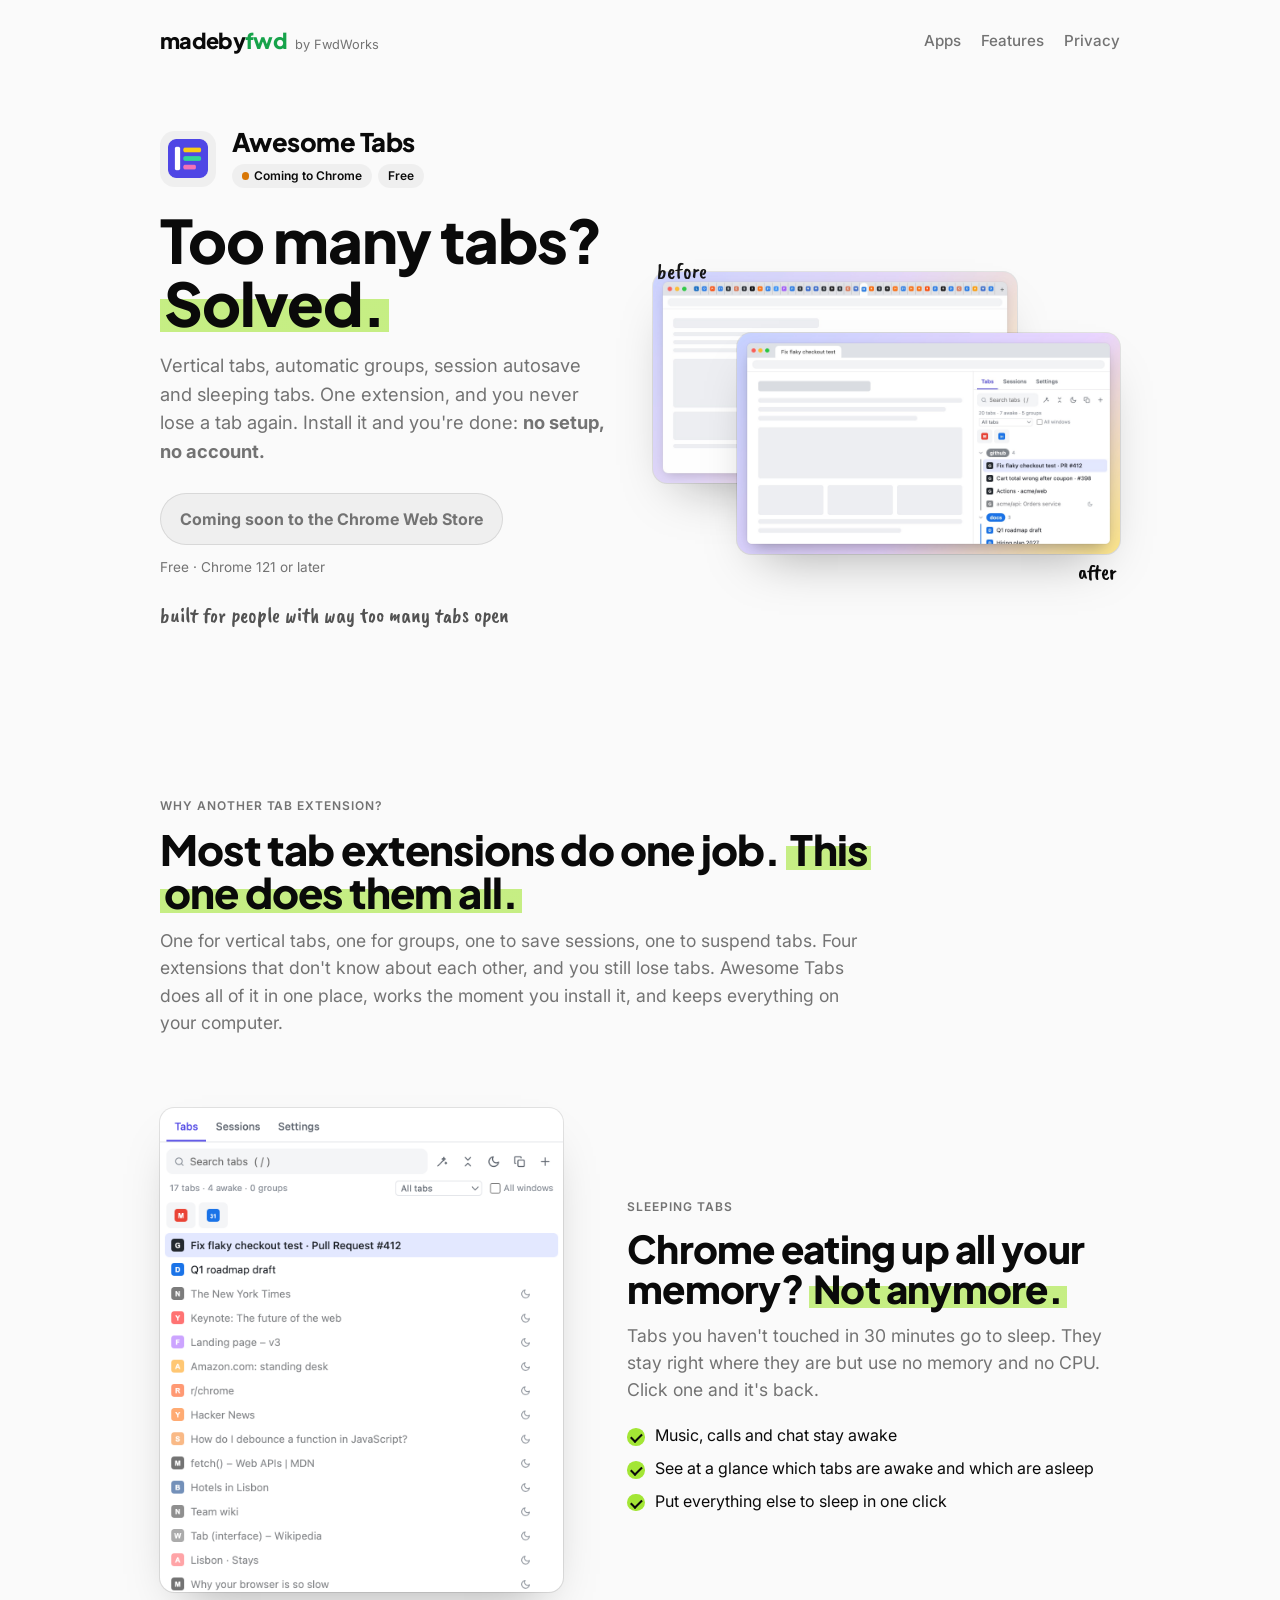
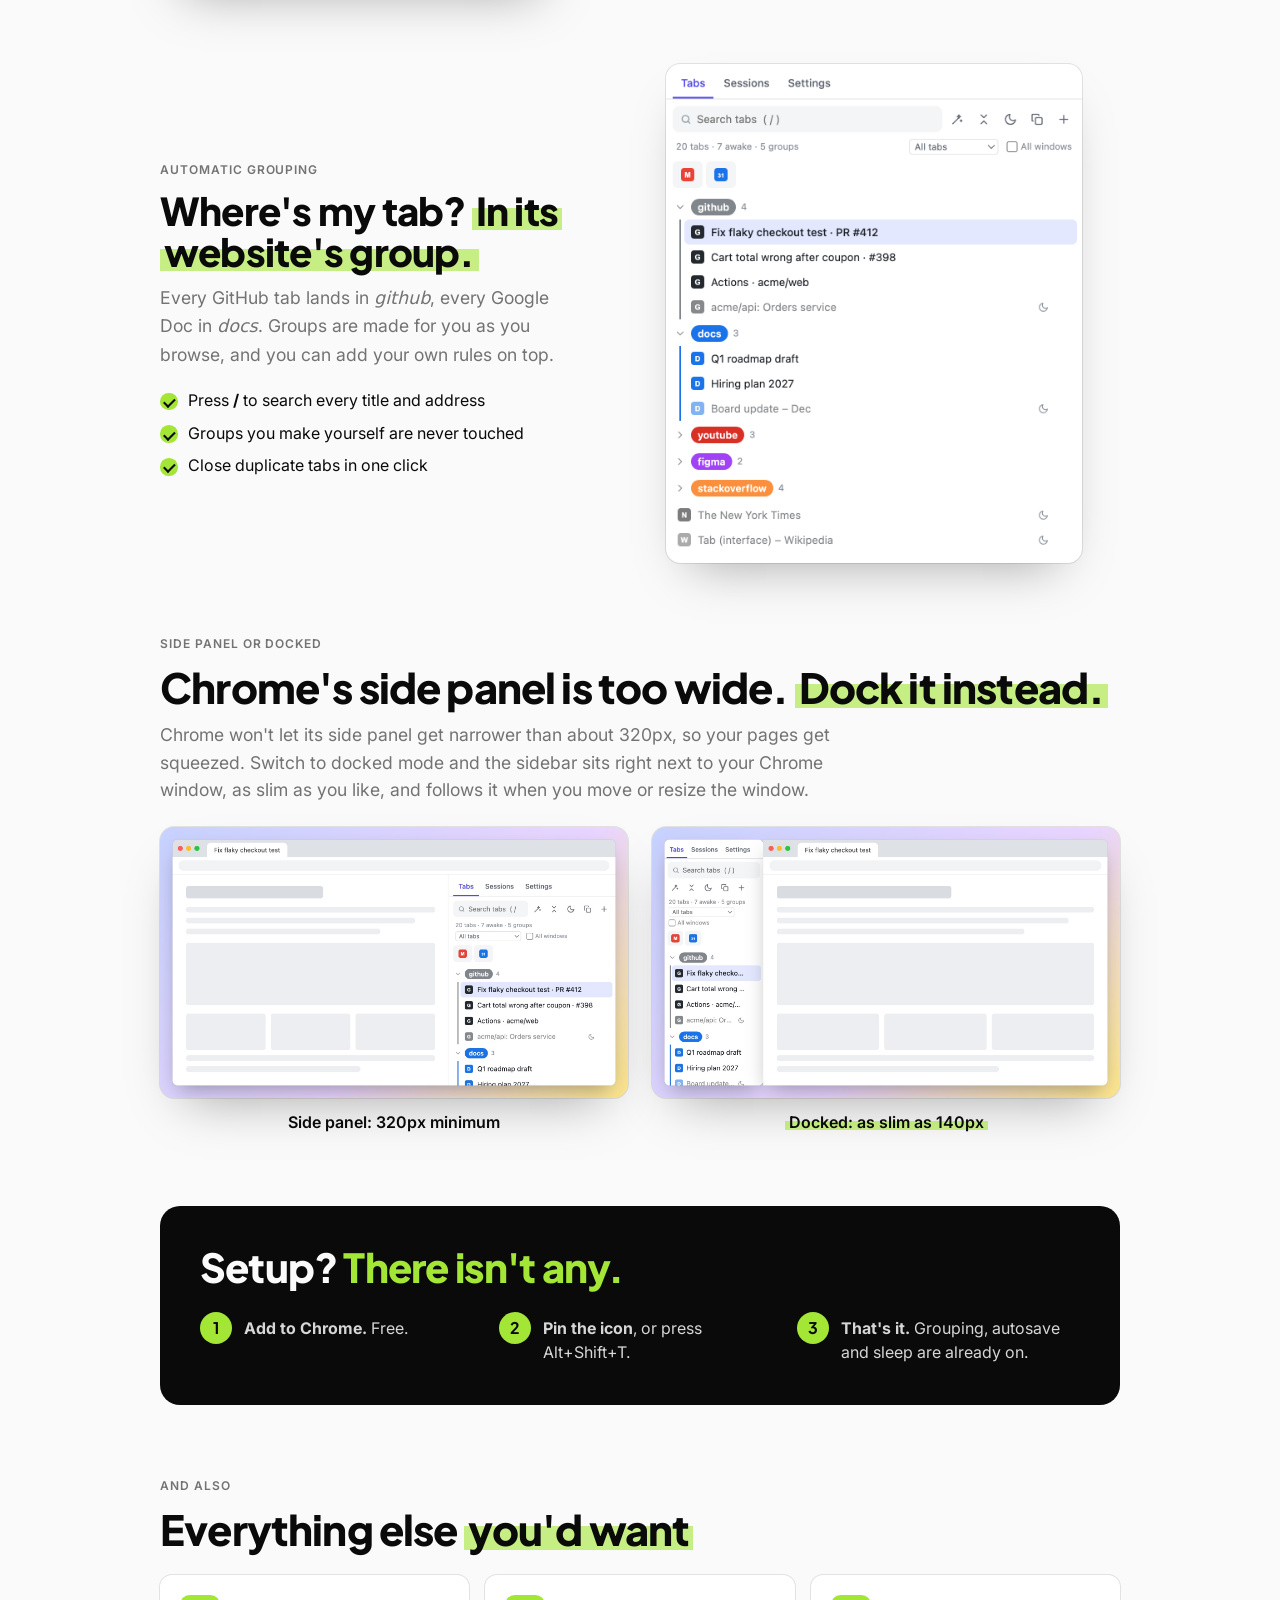
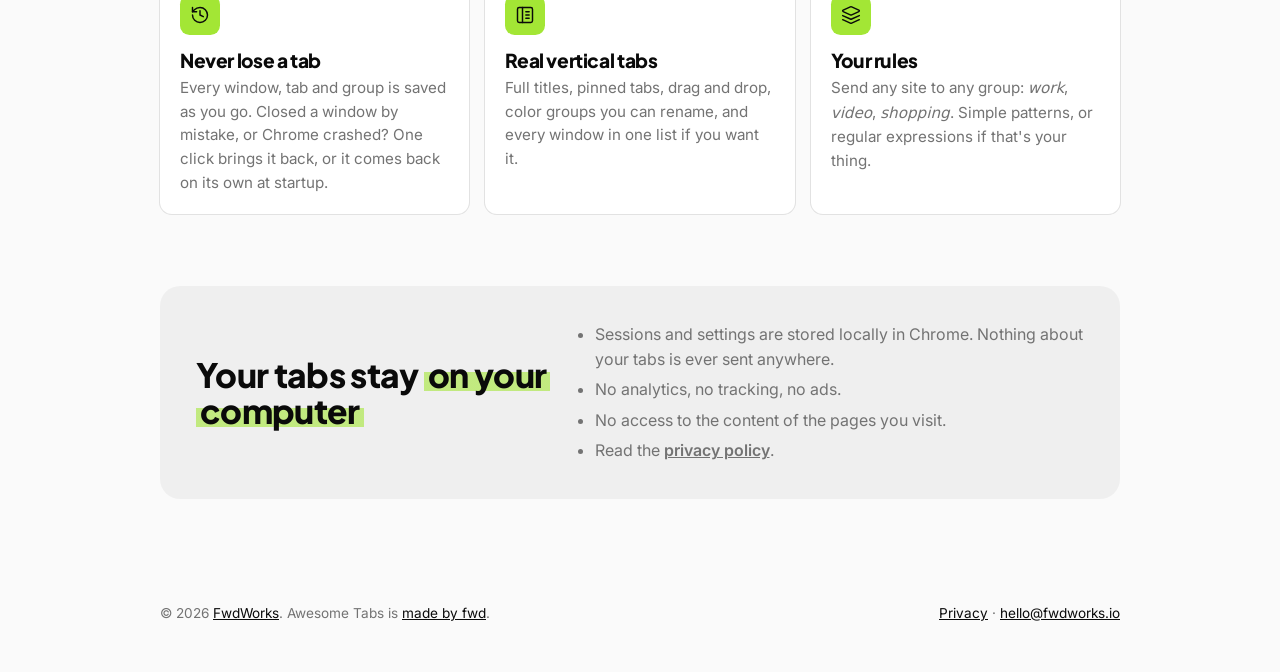
==== commit 044c8142: "Awesome Tabs page: show the product name next to the icon Co-Authored-By: Claude Opus 5.5 <noreply@a" ====
--- a/awesome-tabs/index.html
+++ b/awesome-tabs/index.html
@@ -49,9 +49,12 @@
     <section>
       <div class="app-top">
         <div class="app-logo pad"><img src="/assets/logos/awesome-tabs.png" alt="" width="40" height="40"></div>
-        <div class="app-pills">
-          <span class="pill beta"><span class="dot"></span>Coming to Chrome</span>
-          <span class="pill">Free</span>
+        <div>
+          <p class="app-name display">Awesome Tabs</p>
+          <div class="app-pills">
+            <span class="pill beta"><span class="dot"></span>Coming to Chrome</span>
+            <span class="pill">Free</span>
+          </div>
         </div>
       </div>
       <h1 class="display">Too many tabs? <span class="marker">Solved.</span></h1>
@@ -71,9 +74,17 @@
       <p class="hand">built for people with way too many tabs open</p>
     </section>
 
-    <figure class="shot wide">
-      <img src="/awesome-tabs/img/dock-sidepanel.jpg" width="900" height="520"
-        alt="Chrome with the Awesome Tabs sidebar: tabs grouped by website, sleeping tabs dimmed">
+    <figure class="shot wide duo">
+      <div class="duo-before">
+        <img src="/awesome-tabs/img/tab-chaos.jpg" width="900" height="520"
+          alt="Chrome with dozens of tabs squeezed into the tab bar, only tiny icons visible">
+        <span class="hand">before</span>
+      </div>
+      <div class="duo-after">
+        <img src="/awesome-tabs/img/dock-sidepanel.jpg" width="900" height="520"
+          alt="Chrome with the Awesome Tabs sidebar: tabs grouped by website, sleeping tabs dimmed">
+        <span class="hand">after</span>
+      </div>
     </figure>
   </div>
 
--- a/awesome-tabs/page.css
+++ b/awesome-tabs/page.css
@@ -80,3 +80,14 @@
 .steps li { display: flex; gap: 0.75rem; align-items: flex-start; }
 .steps b { flex: none; width: 2rem; height: 2rem; border-radius: 50%; background: var(--lime); color: #0a0a0a; display: grid; place-items: center; font-family: var(--font-display); }
 .steps span { opacity: 0.85; padding-top: 0.2rem; }
+.at-hero .app-name { margin: 0 0 0.5rem; font-size: 1.6rem; }
+.at-hero .app-pills { margin: 0; }
+
+/* hero: "before" (tab chaos) behind, "after" (sidebar) in front */
+.duo { position: relative; padding: 2rem 0 2.5rem; }
+.duo-before { width: 78%; opacity: 0.95; }
+.duo-after { position: relative; width: 82%; margin: -32% 0 0 auto; }
+.duo .hand { position: absolute; font-size: 1.35rem; color: var(--fg); }
+.duo-before .hand { left: 0.25rem; top: -2.4rem; }
+.duo-after .hand { right: 0.25rem; bottom: -2.1rem; }
+.duo-before { position: relative; }
